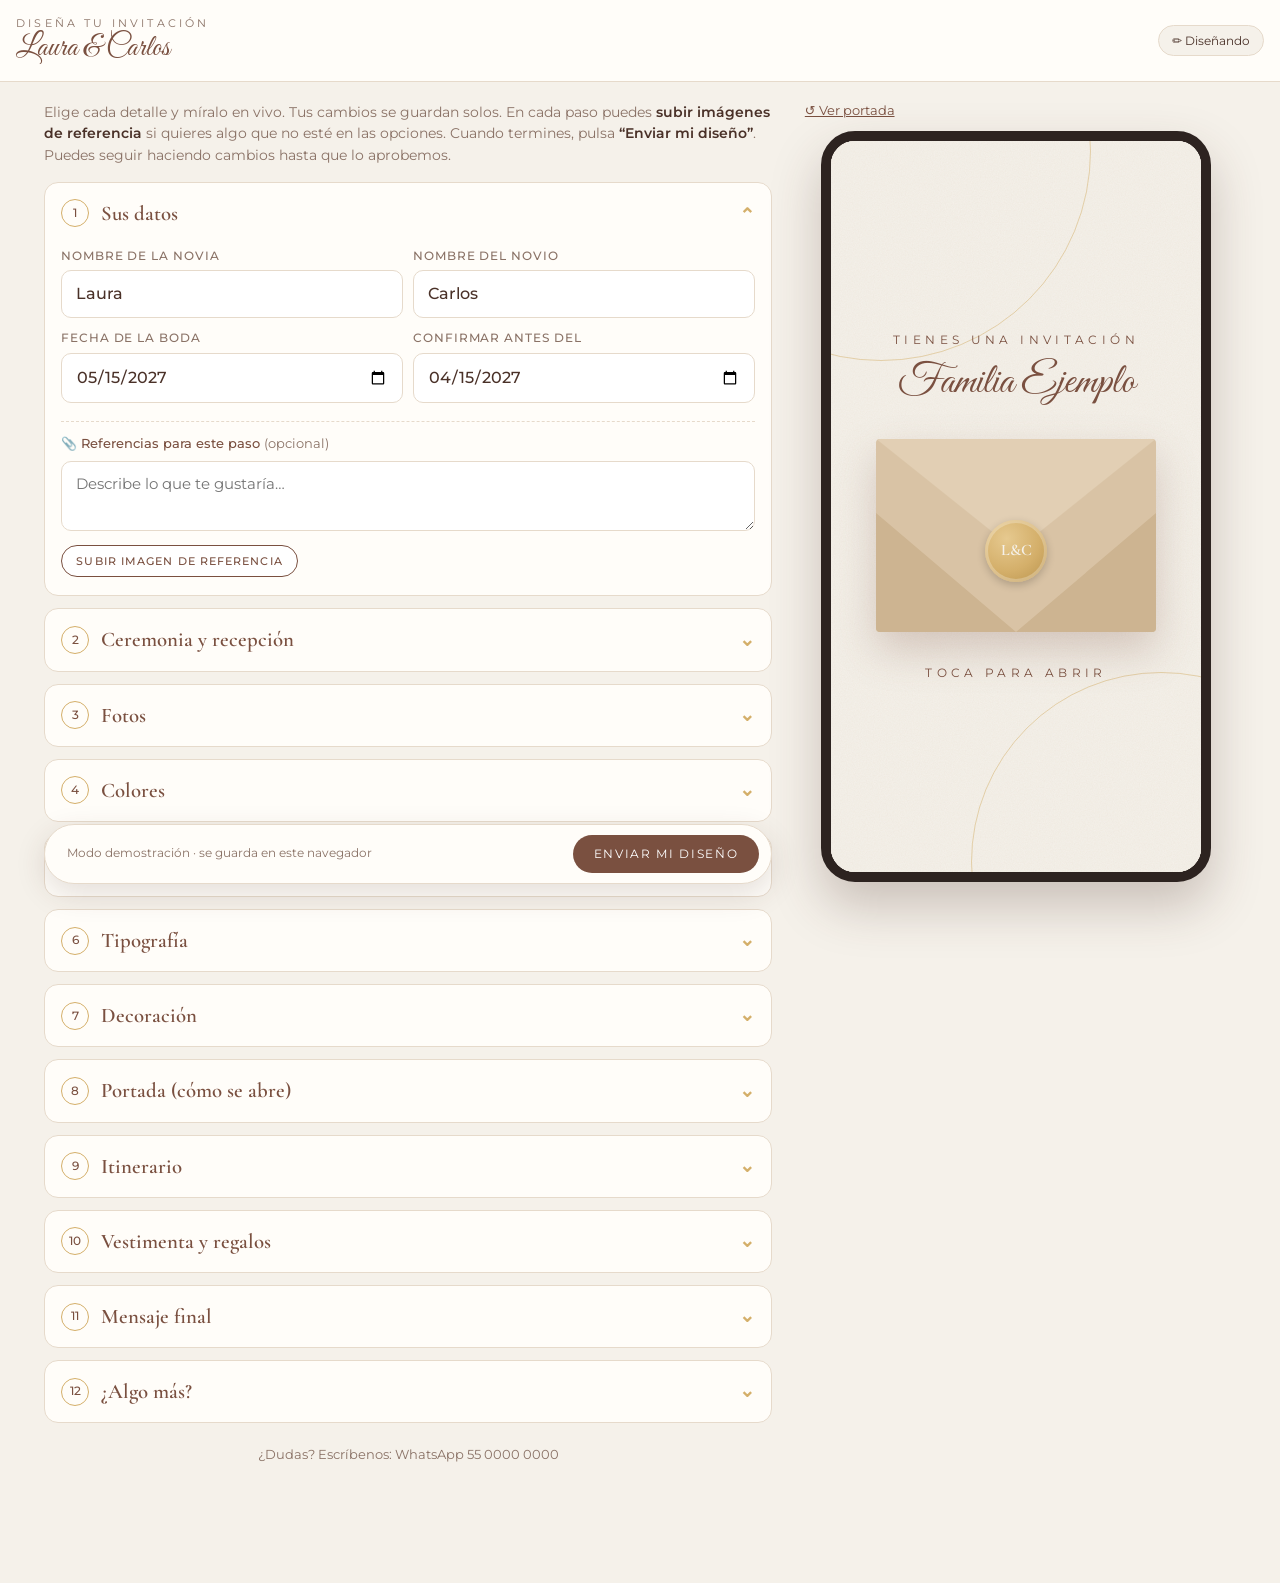
==== disenar.html @ 277c9154 "Diseñador para clientes y soporte para varias parejas - disenar.html: el cliente elige paleta, color" ====
<!DOCTYPE html>
<html lang="es">
<head>
  <meta charset="UTF-8" />
  <meta name="viewport" content="width=device-width, initial-scale=1" />
  <title>Diseña tu invitación</title>
  <meta name="theme-color" content="#F5F1EA" />
  <link rel="preconnect" href="https://fonts.googleapis.com" />
  <link rel="preconnect" href="https://fonts.gstatic.com" crossorigin />
  <link rel="stylesheet" href="https://fonts.googleapis.com/css2?family=Cormorant+Garamond:ital,wght@0,400;0,500;0,600;1,400&family=Great+Vibes&family=Montserrat:wght@300;400;500;600&family=Playfair+Display:wght@400;500&family=Parisienne&family=Lato:wght@300;400&family=Bodoni+Moda:wght@400;500&family=Allura&family=Jost:wght@300;400&family=Tenor+Sans&family=Alex+Brush&family=Cinzel:wght@400;500&family=Pinyon+Script&family=EB+Garamond:wght@400;500&display=swap" />
  <link rel="stylesheet" href="disenar.css" />
</head>
<body class="cargando">

  <div class="cargador"><span></span><span></span><span></span></div>

  <div class="pantalla-error" id="pantallaError" hidden>
    <h1>Enlace no válido</h1>
    <p>Revisa que el enlace sea el que te enviamos o contáctanos.</p>
  </div>

  <header class="top">
    <div>
      <p class="top-mini">Diseña tu invitación</p>
      <h1 id="tituloPareja">Laura &amp; Carlos</h1>
    </div>
    <span class="chip" id="chipEstado">✏️ Diseñando</span>
  </header>

  <div class="layout">
    <div class="panel" id="panel">

      <div class="aviso-aprobado" id="avisoAprobado" hidden>
        <strong>✅ Tu diseño ya fue aprobado.</strong>
        <p>Si necesitas algún cambio, escríbenos: <span class="contacto"></span></p>
      </div>

      <p class="intro">Elige cada detalle y míralo en vivo. Tus cambios se guardan solos.
        En cada paso puedes <strong>subir imágenes de referencia</strong> si quieres algo que no esté en las opciones.
        Cuando termines, pulsa <strong>“Enviar mi diseño”</strong>. Puedes seguir haciendo cambios hasta que lo aprobemos.</p>

      <!-- 1 -->
      <details class="paso" data-paso="datos" data-ir="hero" open>
        <summary><span class="num">1</span> Sus datos</summary>
        <div class="cuerpo">
          <div class="fila2">
            <label>Nombre de la novia<input type="text" data-campo="novia" /></label>
            <label>Nombre del novio<input type="text" data-campo="novio" /></label>
          </div>
          <div class="fila2">
            <label>Fecha de la boda<input type="date" data-campo="fecha" /></label>
            <label>Confirmar antes del<input type="date" data-campo="fechaLimite" /></label>
          </div>
        </div>
      </details>

      <!-- 2 -->
      <details class="paso" data-paso="lugares" data-ir="lugares">
        <summary><span class="num">2</span> Ceremonia y recepción</summary>
        <div class="cuerpo">
          <h4>Ceremonia</h4>
          <div class="fila2">
            <label>Lugar<input type="text" data-campo="ceremonia.lugar" placeholder="Parroquia, jardín…" /></label>
            <label>Hora<input type="time" data-campo="ceremonia.hora" /></label>
          </div>
          <label>Dirección<input type="text" data-campo="ceremonia.direccion" /></label>
          <label>Enlace de Google Maps <span class="opc">(opcional)</span><input type="url" data-campo="ceremonia.mapa" placeholder="https://maps.app.goo.gl/…" /></label>
          <h4>Recepción</h4>
          <div class="fila2">
            <label>Lugar<input type="text" data-campo="recepcion.lugar" placeholder="Salón, hacienda…" /></label>
            <label>Hora<input type="time" data-campo="recepcion.hora" /></label>
          </div>
          <label>Dirección<input type="text" data-campo="recepcion.direccion" /></label>
          <label>Enlace de Google Maps <span class="opc">(opcional)</span><input type="url" data-campo="recepcion.mapa" placeholder="https://maps.app.goo.gl/…" /></label>
        </div>
      </details>

      <!-- 3 -->
      <details class="paso" data-paso="fotos" data-ir="fotos">
        <summary><span class="num">3</span> Fotos</summary>
        <div class="cuerpo">
          <div class="foto-editor">
            <div class="foto-mini" id="mini1"><span>Foto 1</span></div>
            <div>
              <h4>Foto 1 <span class="opc">· vertical</span></h4>
              <label class="btn-subir">Subir foto<input type="file" accept="image/*" data-subir-foto="foto1" hidden /></label>
              <button type="button" class="btn-quitar" data-quitar-foto="foto1">Quitar</button>
              <p class="mini-label">Forma del marco</p>
              <div class="opciones-marco" data-opcion="marcoFoto1"></div>
            </div>
          </div>
          <label>Frase bajo la foto 1<input type="text" data-campo="fraseFoto1" /></label>
          <div class="foto-editor">
            <div class="foto-mini" id="mini2"><span>Foto 2</span></div>
            <div>
              <h4>Foto 2 <span class="opc">· cuadrada</span></h4>
              <label class="btn-subir">Subir foto<input type="file" accept="image/*" data-subir-foto="foto2" hidden /></label>
              <button type="button" class="btn-quitar" data-quitar-foto="foto2">Quitar</button>
              <p class="mini-label">Forma del marco</p>
              <div class="opciones-marco" data-opcion="marcoFoto2"></div>
            </div>
          </div>
          <label>Frase bajo la foto 2<input type="text" data-campo="fraseFoto2" /></label>
        </div>
      </details>

      <!-- 4 -->
      <details class="paso" data-paso="colores" data-ir="hero">
        <summary><span class="num">4</span> Colores</summary>
        <div class="cuerpo">
          <div class="tarjetas" id="opPaletas"></div>
          <p class="mini-label">¿Quieres ajustar algún color?</p>
          <div class="colores-propios" id="coloresPropios"></div>
          <button type="button" class="btn-texto" id="btnRestablecerColores">Volver a los colores de la paleta</button>
        </div>
      </details>

      <!-- 5 -->
      <details class="paso" data-paso="fondo" data-ir="hero">
        <summary><span class="num">5</span> Fondo y textura</summary>
        <div class="cuerpo"><div class="tarjetas" id="opFondos"></div></div>
      </details>

      <!-- 6 -->
      <details class="paso" data-paso="tipografia" data-ir="hero">
        <summary><span class="num">6</span> Tipografía</summary>
        <div class="cuerpo"><div class="tarjetas una" id="opTipografias"></div></div>
      </details>

      <!-- 7 -->
      <details class="paso" data-paso="decoracion" data-ir="hero">
        <summary><span class="num">7</span> Decoración</summary>
        <div class="cuerpo"><div class="tarjetas" id="opDecoraciones"></div></div>
      </details>

      <!-- 8 -->
      <details class="paso" data-paso="portada" data-ir="portada">
        <summary><span class="num">8</span> Portada (cómo se abre)</summary>
        <div class="cuerpo"><div class="tarjetas" id="opPortadas"></div></div>
      </details>

      <!-- 9 -->
      <details class="paso" data-paso="itinerario" data-ir="itinerario">
        <summary><span class="num">9</span> Itinerario</summary>
        <div class="cuerpo">
          <div class="lista" id="listaItinerario"></div>
          <button type="button" class="btn-texto" id="addItinerario">+ Agregar momento</button>
        </div>
      </details>

      <!-- 10 -->
      <details class="paso" data-paso="vestimenta" data-ir="vestimenta">
        <summary><span class="num">10</span> Vestimenta y regalos</summary>
        <div class="cuerpo">
          <label>Código de vestimenta<input type="text" data-campo="vestimenta.tipo" placeholder="Formal, cóctel, playa…" /></label>
          <label>Detalle<textarea rows="2" data-campo="vestimenta.detalle"></textarea></label>
          <h4>Regalos</h4>
          <label>Texto<textarea rows="2" data-campo="regalosTexto"></textarea></label>
          <div class="lista" id="listaRegalos"></div>
          <button type="button" class="btn-texto" id="addRegalo">+ Agregar opción de regalo</button>
        </div>
      </details>

      <!-- 11 -->
      <details class="paso" data-paso="cierre" data-ir="cierre">
        <summary><span class="num">11</span> Mensaje final</summary>
        <div class="cuerpo">
          <label>Frase de cierre<input type="text" data-campo="fraseCierre" /></label>
        </div>
      </details>

      <!-- 12 -->
      <details class="paso" data-paso="general" data-ir="hero">
        <summary><span class="num">12</span> ¿Algo más?</summary>
        <div class="cuerpo">
          <p class="nota">Cuéntanos cualquier idea para tu invitación: una canción, un estilo que viste, un detalle especial…</p>
        </div>
      </details>

      <p class="contacto-pie">¿Dudas? Escríbenos: <span class="contacto"></span></p>
    </div>

    <aside class="vista" id="vista" aria-label="Vista previa">
      <div class="vista-top">
        <button type="button" class="btn-texto" id="btnVerPortada">↺ Ver portada</button>
        <button type="button" class="btn-cerrar" id="btnCerrarVista" aria-label="Cerrar vista previa">✕</button>
      </div>
      <div class="telefono"><iframe id="frame" src="index.html?preview=1" title="Vista previa de la invitación"></iframe></div>
    </aside>
  </div>

  <div class="barra">
    <span class="guardado" id="guardado">Sin cambios</span>
    <button type="button" class="btn-ver" id="btnVer">👁 Ver</button>
    <button type="button" class="btn-enviar" id="btnEnviarDiseno">Enviar mi diseño</button>
  </div>

  <div class="modal" id="modal" hidden>
    <div class="modal-caja">
      <p class="modal-icono">💌</p>
      <h2 id="modalTitulo">¡Recibimos tu diseño!</h2>
      <p id="modalTexto">Lo revisaremos y te avisaremos. Mientras no lo aprobemos, puedes seguir haciendo cambios.</p>
      <button type="button" class="btn-enviar" id="modalCerrar">Entendido</button>
    </div>
  </div>

  <template id="tplRef">
    <div class="ref">
      <p class="ref-titulo">📎 Referencias para este paso <span class="opc">(opcional)</span></p>
      <textarea rows="2" class="ref-comentario" placeholder="Describe lo que te gustaría…"></textarea>
      <div class="ref-imagenes"></div>
      <label class="btn-subir chico">Subir imagen de referencia<input type="file" accept="image/*" multiple hidden class="ref-archivo" /></label>
    </div>
  </template>

  <script src="opciones.js"></script>
  <script src="config.js"></script>
  <script src="disenar.js"></script>
</body>
</html>
---- disenar.css ----
:root {
  --fondo: #F5F1EA;
  --panel: #FFFDF9;
  --linea: #E6DACB;
  --texto: #4A3128;
  --suave: #8A7266;
  --acento: #7A5040;
  --dorado: #D4AF6A;
  --rosa: #E3B5A4;
  --ok: #6E8A5A;
}
* { box-sizing: border-box; margin: 0; padding: 0; }
body {
  background: var(--fondo); color: var(--texto);
  font-family: "Montserrat", system-ui, sans-serif; font-weight: 400; font-size: 15px; line-height: 1.5;
  padding-bottom: 84px;
}
button { font-family: inherit; }

/* Cargando / error */
.cargador { position: fixed; inset: 0; z-index: 200; background: var(--fondo); display: none; align-items: center; justify-content: center; }
.cargador span { width: 9px; height: 9px; margin: 0 4px; border-radius: 50%; background: var(--dorado); animation: p 1s infinite alternate; }
.cargador span:nth-child(2) { animation-delay: .2s; } .cargador span:nth-child(3) { animation-delay: .4s; }
@keyframes p { to { opacity: .2; transform: translateY(-6px); } }
body.cargando .cargador { display: flex; }
.pantalla-error { position: fixed; inset: 0; z-index: 210; background: var(--fondo); display: flex; flex-direction: column; align-items: center; justify-content: center; text-align: center; padding: 24px; }
.pantalla-error[hidden] { display: none; }
.pantalla-error h1 { font-family: "Cormorant Garamond", serif; font-size: 2rem; color: var(--acento); }

/* Encabezado */
.top {
  display: flex; align-items: center; justify-content: space-between; gap: 12px;
  padding: 16px; border-bottom: 1px solid var(--linea); background: var(--panel);
  position: sticky; top: 0; z-index: 20;
}
.top-mini { font-size: .66rem; letter-spacing: .3em; text-transform: uppercase; color: var(--suave); }
.top h1 { font-family: "Great Vibes", cursive; font-weight: 400; font-size: 1.9rem; color: var(--acento); line-height: 1.1; }
.chip { font-size: .75rem; padding: .35rem .8rem; border-radius: 999px; background: var(--fondo); border: 1px solid var(--linea); white-space: nowrap; }
.chip.enviado { background: #FCEFD9; border-color: #EBCB8B; }
.chip.aprobado { background: #E3EBDA; border-color: #B8CBA5; }

/* Layout */
.layout { max-width: 1240px; margin: 0 auto; }
.panel { padding: 16px; max-width: 680px; margin: 0 auto; }
.intro { font-size: .88rem; color: var(--suave); margin-bottom: 16px; }
.intro strong { color: var(--texto); font-weight: 600; }
.aviso-aprobado { background: #E3EBDA; border: 1px solid #B8CBA5; border-radius: 12px; padding: 14px 16px; margin-bottom: 16px; font-size: .9rem; }

/* Pasos */
.paso { background: var(--panel); border: 1px solid var(--linea); border-radius: 14px; margin-bottom: 12px; overflow: hidden; }
.paso summary {
  list-style: none; cursor: pointer; padding: 15px 16px; display: flex; align-items: center; gap: 12px;
  font-family: "Cormorant Garamond", serif; font-size: 1.3rem; font-weight: 600; color: var(--acento);
}
.paso summary::-webkit-details-marker { display: none; }
.paso summary::after { content: "⌄"; margin-left: auto; color: var(--dorado); font-size: 1.2rem; transition: transform .2s; }
.paso[open] summary::after { transform: rotate(180deg); }
.num {
  width: 28px; height: 28px; border-radius: 50%; display: inline-grid; place-items: center; flex: none;
  border: 1px solid var(--dorado); color: var(--acento); font-family: "Montserrat", sans-serif; font-size: .78rem; font-weight: 500;
}
.cuerpo { padding: 4px 16px 18px; display: grid; gap: 12px; }
.cuerpo h4 { font-family: "Cormorant Garamond", serif; font-size: 1.15rem; color: var(--acento); margin-top: 6px; }

label { display: block; font-size: .72rem; letter-spacing: .08em; text-transform: uppercase; color: var(--suave); font-weight: 500; }
.opc { text-transform: none; letter-spacing: 0; font-weight: 400; color: var(--suave); }
input[type=text], input[type=url], input[type=date], input[type=time], textarea, select {
  display: block; width: 100%; margin-top: 5px; padding: .7rem .85rem; border: 1px solid var(--linea); border-radius: 10px;
  background: #fff; font: inherit; font-size: 16px; color: var(--texto); text-transform: none; letter-spacing: 0;
}
input:focus, textarea:focus, select:focus { outline: none; border-color: var(--dorado); box-shadow: 0 0 0 3px rgba(212,175,106,.22); }
textarea { resize: vertical; }
.fila2 { display: grid; grid-template-columns: 1fr 1fr; gap: 10px; }
@media (max-width: 420px) { .fila2 { grid-template-columns: 1fr; } }
.mini-label { font-size: .72rem; letter-spacing: .08em; text-transform: uppercase; color: var(--suave); font-weight: 500; margin-top: 4px; }
.nota { font-size: .88rem; color: var(--suave); }

/* Tarjetas de opciones */
.tarjetas { display: grid; grid-template-columns: repeat(auto-fill, minmax(140px, 1fr)); gap: 10px; }
.tarjetas.una { grid-template-columns: 1fr 1fr; }
@media (max-width: 420px) { .tarjetas.una { grid-template-columns: 1fr; } }
.tarjeta {
  position: relative; border: 1.5px solid var(--linea); border-radius: 12px; background: #fff; cursor: pointer;
  padding: 10px; text-align: center; font-size: .82rem; color: var(--texto); transition: border-color .15s, box-shadow .15s;
}
.tarjeta:hover { border-color: var(--dorado); }
.tarjeta.activa { border-color: var(--acento); box-shadow: 0 0 0 3px rgba(122,80,64,.15); }
.tarjeta.activa::after {
  content: "✓"; position: absolute; top: 6px; right: 6px; width: 20px; height: 20px; border-radius: 50%;
  background: var(--acento); color: #fff; font-size: .7rem; display: grid; place-items: center;
}
.tarjeta input { position: absolute; opacity: 0; pointer-events: none; }
.tarjeta:focus-within { outline: 2px solid var(--dorado); outline-offset: 2px; }
.muestras { display: flex; height: 34px; border-radius: 8px; overflow: hidden; margin-bottom: 8px; }
.muestras span { flex: 1; }
.muestra-fondo { height: 64px; border-radius: 8px; margin-bottom: 8px; border: 1px solid var(--linea); }
.muestra-tipo { padding: 6px 0 2px; }
.muestra-tipo .t1 { font-size: 1.5rem; line-height: 1.1; color: var(--acento); }
.muestra-tipo .t2 { font-size: 1.7rem; line-height: 1.1; color: var(--dorado); }
.muestra-tipo .t3 { font-size: .78rem; color: var(--suave); margin-top: 4px; }
.muestra-icono { font-size: 1.6rem; line-height: 1; margin: 4px 0 8px; color: var(--acento); }

/* Fondos de muestra */
.mf-liso { background: #F5F1EA; }
.mf-degradado { background: linear-gradient(180deg, #F5F1EA, #E7D9C6); }
.mf-papel { background: #F5F1EA url("data:image/svg+xml,%3Csvg xmlns='http://www.w3.org/2000/svg' width='220' height='220'%3E%3Cfilter id='n'%3E%3CfeTurbulence type='fractalNoise' baseFrequency='.85' numOctaves='3' stitchTiles='stitch'/%3E%3CfeColorMatrix values='0 0 0 0 .4 0 0 0 0 .3 0 0 0 0 .2 0 0 0 .14 0'/%3E%3C/filter%3E%3Crect width='100%25' height='100%25' filter='url(%23n)'/%3E%3C/svg%3E"); }
.mf-lino { background-color: #F5F1EA; background-image: repeating-linear-gradient(0deg, rgba(90,70,50,.07) 0 1px, transparent 1px 3px), repeating-linear-gradient(90deg, rgba(90,70,50,.07) 0 1px, transparent 1px 3px); }
.mf-acuarela { background-color: #F5F1EA; background-image: radial-gradient(ellipse 60% 50% at 15% 20%, rgba(227,181,164,.55), transparent 70%), radial-gradient(ellipse 55% 50% at 90% 80%, rgba(138,154,111,.4), transparent 70%); }
.mf-marmol { background: #F5F1EA url("data:image/svg+xml,%3Csvg xmlns='http://www.w3.org/2000/svg' width='300' height='300'%3E%3Cfilter id='m'%3E%3CfeTurbulence type='turbulence' baseFrequency='.008 .024' numOctaves='5' seed='7'/%3E%3CfeColorMatrix values='0 0 0 0 .45 0 0 0 0 .42 0 0 0 0 .4 -1.2 0 0 0 .55'/%3E%3C/filter%3E%3Crect width='100%25' height='100%25' filter='url(%23m)' opacity='.5'/%3E%3C/svg%3E"); }
.mf-hojas { background-color: #F5F1EA; background-image: radial-gradient(ellipse 22px 7px at 25% 30%, rgba(138,154,111,.4), transparent 70%), radial-gradient(ellipse 26px 8px at 70% 55%, rgba(138,154,111,.35), transparent 70%), radial-gradient(ellipse 20px 6px at 40% 80%, rgba(138,154,111,.35), transparent 70%); }

/* Marcos */
.opciones-marco { display: flex; gap: 8px; flex-wrap: wrap; margin-top: 6px; }
.opciones-marco .tarjeta { padding: 8px 10px; min-width: 76px; font-size: .74rem; }
.forma { width: 30px; height: 38px; margin: 0 auto 6px; background: var(--rosa); }
.forma.arco { border-radius: 999px 999px 3px 3px; }
.forma.circulo { width: 36px; height: 36px; border-radius: 50%; }
.forma.rect { border-radius: 2px; }
.forma.polaroid { border: 4px solid #fff; border-bottom-width: 10px; box-shadow: 0 2px 5px rgba(0,0,0,.2); transform: rotate(-4deg); }

/* Fotos */
.foto-editor { display: grid; grid-template-columns: 96px 1fr; gap: 14px; align-items: start; }
.foto-mini {
  width: 96px; height: 120px; border-radius: 10px; background: linear-gradient(160deg, #EDE3D4, #D9C3A5) center/cover;
  display: grid; place-items: center; color: var(--acento); font-family: "Cormorant Garamond", serif; font-size: 1.05rem;
}
.foto-mini.con-foto span { display: none; }
.btn-subir {
  display: inline-block; cursor: pointer; padding: .55rem 1rem; border-radius: 999px; background: var(--acento); color: #fff;
  font-size: .72rem; letter-spacing: .1em; text-transform: uppercase; margin-top: 6px;
}
.ref .btn-subir { justify-self: start; }
.btn-subir.chico { background: #fff; color: var(--acento); border: 1px solid var(--acento); padding: .45rem .9rem; font-size: .68rem; }
.btn-subir.ocupado { opacity: .6; pointer-events: none; }
.btn-quitar, .btn-texto { background: none; border: 0; color: var(--acento); font-size: .8rem; cursor: pointer; text-decoration: underline; padding: .3rem; }
.btn-texto { justify-self: start; }

/* Colores propios */
.colores-propios { display: grid; grid-template-columns: repeat(auto-fill, minmax(140px, 1fr)); gap: 8px; }
.color-propio { display: flex; align-items: center; gap: 8px; font-size: .78rem; text-transform: none; letter-spacing: 0; color: var(--texto); font-weight: 400; }
.color-propio input { width: 38px; height: 38px; border: 1px solid var(--linea); border-radius: 50%; padding: 0; cursor: pointer; background: none; flex: none; }
.color-propio input::-webkit-color-swatch-wrapper { padding: 2px; }
.color-propio input::-webkit-color-swatch { border: 0; border-radius: 50%; }
.color-propio input::-moz-color-swatch { border: 0; border-radius: 50%; }

/* Listas (itinerario, regalos) */
.lista { display: grid; gap: 10px; }
.item { display: grid; grid-template-columns: 96px 1fr 120px 32px; gap: 8px; align-items: center; background: var(--fondo); padding: 8px; border-radius: 10px; }
.item input, .item select { margin-top: 0; }
.item.regalo { grid-template-columns: 1fr 32px; }
.item.regalo .campos { display: grid; gap: 6px; }
.item .borrar { width: 32px; height: 32px; border-radius: 50%; border: 1px solid var(--linea); background: #fff; color: var(--acento); cursor: pointer; }
@media (max-width: 520px) {
  .item { grid-template-columns: 1fr 1fr 32px; }
  .item .evento { grid-column: 1 / -1; order: -1; }
}

/* Referencias */
.ref { border-top: 1px dashed var(--linea); padding-top: 12px; margin-top: 6px; display: grid; gap: 8px; }
.ref-titulo { font-size: .8rem; font-weight: 500; color: var(--acento); }
.ref-comentario { margin-top: 0 !important; font-size: 15px !important; }
.ref-imagenes { display: flex; flex-wrap: wrap; gap: 8px; }
.ref-imagenes:empty { display: none; }
.ref-img { position: relative; width: 72px; height: 72px; border-radius: 8px; background: #EDE3D4 center/cover; border: 1px solid var(--linea); }
.ref-img button { position: absolute; top: -7px; right: -7px; width: 22px; height: 22px; border-radius: 50%; border: 0; background: var(--acento); color: #fff; font-size: .7rem; cursor: pointer; }
.ref-img.subiendo { display: grid; place-items: center; font-size: .65rem; color: var(--suave); }

.contacto-pie { text-align: center; font-size: .82rem; color: var(--suave); margin: 22px 0 8px; }

/* Vista previa */
.vista { display: none; }
.vista.abierta {
  display: flex; flex-direction: column; position: fixed; inset: 0; z-index: 50; background: rgba(40,28,22,.92);
  padding: 10px 10px 0;
}
.vista-top { display: flex; justify-content: space-between; align-items: center; padding: 0 4px 8px; }
.vista.abierta .vista-top .btn-texto { color: #fff; }
.btn-cerrar { width: 38px; height: 38px; border-radius: 50%; border: 0; background: #fff; color: var(--acento); font-size: 1rem; cursor: pointer; }
.telefono { flex: 1; display: flex; justify-content: center; min-height: 0; }
.telefono iframe { width: 100%; max-width: 430px; height: 100%; border: 0; border-radius: 18px 18px 0 0; background: #fff; }

@media (min-width: 980px) {
  body { padding-bottom: 0; }
  .layout { display: grid; grid-template-columns: 1fr 440px; gap: 24px; padding: 0 24px; }
  .layout::after { content: ""; }
  .panel { padding: 20px 0 110px; max-width: none; }
  .vista, .vista.abierta {
    display: flex; flex-direction: column; position: fixed; top: 82px; bottom: auto; left: auto; right: max(24px, calc((100vw - 1240px) / 2 + 24px)); width: 440px; height: calc(100vh - 100px);
    background: none; padding: 16px 0 0; z-index: 1;
  }
  .vista-top .btn-texto { color: var(--acento) !important; }
  .btn-cerrar, .btn-ver { display: none !important; }
  .telefono iframe {
    width: 390px; max-width: none; border-radius: 34px; border: 10px solid #2d2320; box-shadow: 0 24px 50px rgba(74,49,40,.25);
  }
}

/* Barra inferior */
.barra {
  position: fixed; left: 0; right: 0; bottom: 0; z-index: 60; display: flex; align-items: center; gap: 8px;
  padding: 12px 16px calc(12px + env(safe-area-inset-bottom)); background: var(--panel); border-top: 1px solid var(--linea);
}
.guardado { font-size: .74rem; color: var(--suave); flex: 1; min-width: 0; white-space: nowrap; overflow: hidden; text-overflow: ellipsis; }
.guardado.ok { color: var(--ok); }
.btn-ver { border: 1px solid var(--acento); background: #fff; color: var(--acento); border-radius: 999px; padding: .7rem 1rem; font-size: .8rem; cursor: pointer; }
.btn-enviar {
  border: 0; background: var(--acento); color: #fff; border-radius: 999px; padding: .75rem 1.3rem;
  font-size: .74rem; letter-spacing: .14em; text-transform: uppercase; cursor: pointer;
}
.btn-enviar:disabled { opacity: .5; cursor: not-allowed; }
@media (min-width: 980px) {
  .barra { left: max(24px, calc((100vw - 1240px) / 2 + 24px)); right: calc(max(24px, calc((100vw - 1240px) / 2 + 24px)) + 464px); bottom: 16px; border: 1px solid var(--linea); border-radius: 999px; box-shadow: 0 10px 30px rgba(74,49,40,.15); padding: 10px 12px 10px 22px; }
}

/* Modal */
.modal { position: fixed; inset: 0; z-index: 300; background: rgba(40,28,22,.55); display: grid; place-items: center; padding: 16px; }
.modal[hidden] { display: none; }
.modal-caja { background: var(--panel); border-radius: 18px; padding: 28px 22px; max-width: 380px; text-align: center; }
.modal-icono { font-size: 2.4rem; }
.modal-caja h2 { font-family: "Cormorant Garamond", serif; color: var(--acento); font-size: 1.8rem; margin: 6px 0; }
.modal-caja p { color: var(--suave); margin-bottom: 18px; }

/* Solo lectura */
body.solo-lectura .panel input, body.solo-lectura .panel textarea, body.solo-lectura .panel select,
body.solo-lectura .panel button, body.solo-lectura .panel .btn-subir, body.solo-lectura .tarjeta { pointer-events: none; opacity: .65; }
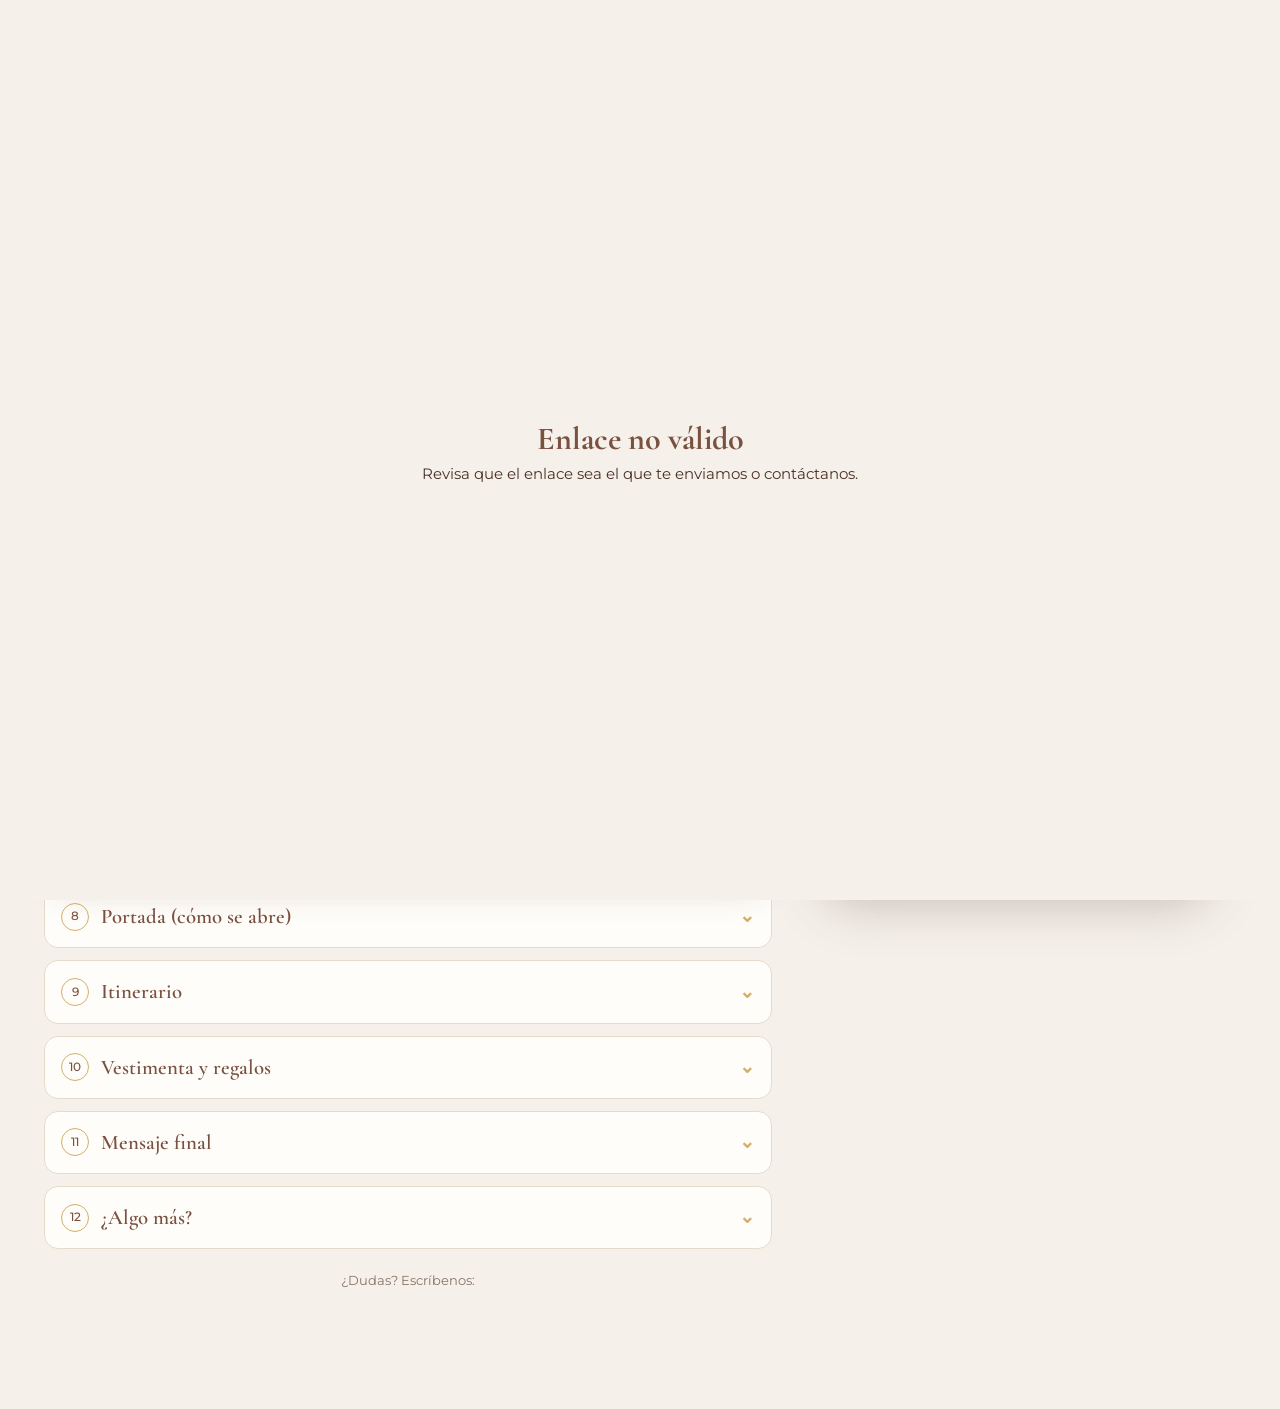
==== commit 6536c731: "Modo administrador: letras propias, decoraciones, ajustes finos y secciones extra - Paso ⭐ Ajustes e" ====
--- a/disenar.html
+++ b/disenar.html
@@ -39,6 +39,12 @@
         En cada paso puedes <strong>subir imágenes de referencia</strong> si quieres algo que no esté en las opciones.
         Cuando termines, pulsa <strong>“Enviar mi diseño”</strong>. Puedes seguir haciendo cambios hasta que lo aprobemos.</p>
 
+      <!-- ⭐ Solo administrador -->
+      <details class="paso paso-admin" id="pasoAdmin" data-paso="especial" data-ir="hero" hidden>
+        <summary><span class="num">⭐</span> Ajustes especiales</summary>
+        <div class="cuerpo"></div>
+      </details>
+
       <!-- 1 -->
       <details class="paso" data-paso="datos" data-ir="hero" open>
         <summary><span class="num">1</span> Sus datos</summary>
--- a/disenar.css
+++ b/disenar.css
@@ -223,3 +223,32 @@
 /* Solo lectura */
 body.solo-lectura .panel input, body.solo-lectura .panel textarea, body.solo-lectura .panel select,
 body.solo-lectura .panel button, body.solo-lectura .panel .btn-subir, body.solo-lectura .tarjeta { pointer-events: none; opacity: .65; }
+
+/* ===== Modo administrador ===== */
+.paso-admin { border: 1.5px solid var(--dorado); background: #FFFBF1; }
+.paso-admin summary { color: #8A6A2A; }
+.paso-admin .num { background: var(--dorado); color: #fff; border-color: var(--dorado); }
+.paso-admin a { color: var(--acento); }
+.fila-fuente { display: grid; grid-template-columns: 1fr auto; gap: 10px; align-items: end; }
+label.check { display: flex; align-items: center; gap: 6px; text-transform: none; letter-spacing: 0; font-size: .82rem; color: var(--texto); font-weight: 400; cursor: pointer; }
+label.check input { width: 18px; height: 18px; accent-color: var(--acento); }
+.archivo-fuente { display: flex; flex-wrap: wrap; align-items: center; gap: 8px; font-size: .85rem; background: #fff; border: 1px dashed var(--linea); border-radius: 10px; padding: 10px; }
+.archivo-fuente span { flex: 1 1 100%; color: var(--suave); }
+.deco-item { display: grid; grid-template-columns: 76px 1fr; gap: 12px; background: #fff; border: 1px solid var(--linea); border-radius: 12px; padding: 10px; }
+.deco-item strong { font-size: .9rem; color: var(--acento); }
+.deco-item .nota { font-size: .76rem; margin: 2px 0 6px; }
+.deco-mini { width: 76px; height: 76px; border-radius: 8px; background: repeating-conic-gradient(#eee 0 25%, #fff 0 50%) 0 0 / 14px 14px; background-size: contain; background-repeat: no-repeat; background-position: center; border: 1px solid var(--linea); }
+.deco-mini[style*="url"] { background-color: #fff; }
+.deslizador { display: grid; grid-template-columns: 1fr auto; align-items: center; margin-top: 8px; }
+.deslizador output { font-size: .78rem; color: var(--acento); text-transform: none; }
+.deslizador input { grid-column: 1 / -1; width: 100%; accent-color: var(--acento); }
+.color-propio .hex { width: 84px; margin-top: 0; padding: .35rem .5rem; font-size: 14px; font-family: monospace; }
+.botones-secciones { display: flex; flex-wrap: wrap; gap: 6px; }
+.seccion-extra { background: #fff; border: 1px solid var(--linea); border-radius: 12px; padding: 12px; display: grid; gap: 10px; }
+.se-top { display: flex; align-items: center; gap: 4px; }
+.se-top strong { flex: 1; color: var(--acento); font-size: .9rem; }
+.items-lista { display: grid; gap: 6px; }
+.item-lista { display: grid; grid-template-columns: 1fr 1fr 32px; gap: 6px; align-items: center; }
+.item-lista input { margin-top: 0; }
+@media (max-width: 480px) { .item-lista { grid-template-columns: 1fr 32px; } .item-lista input[data-k="rol"] { grid-column: 1; } }
+.seccion-extra .borrar, .item-lista .borrar { width: 32px; height: 32px; border-radius: 50%; border: 1px solid var(--linea); background: #fff; color: var(--acento); cursor: pointer; }
